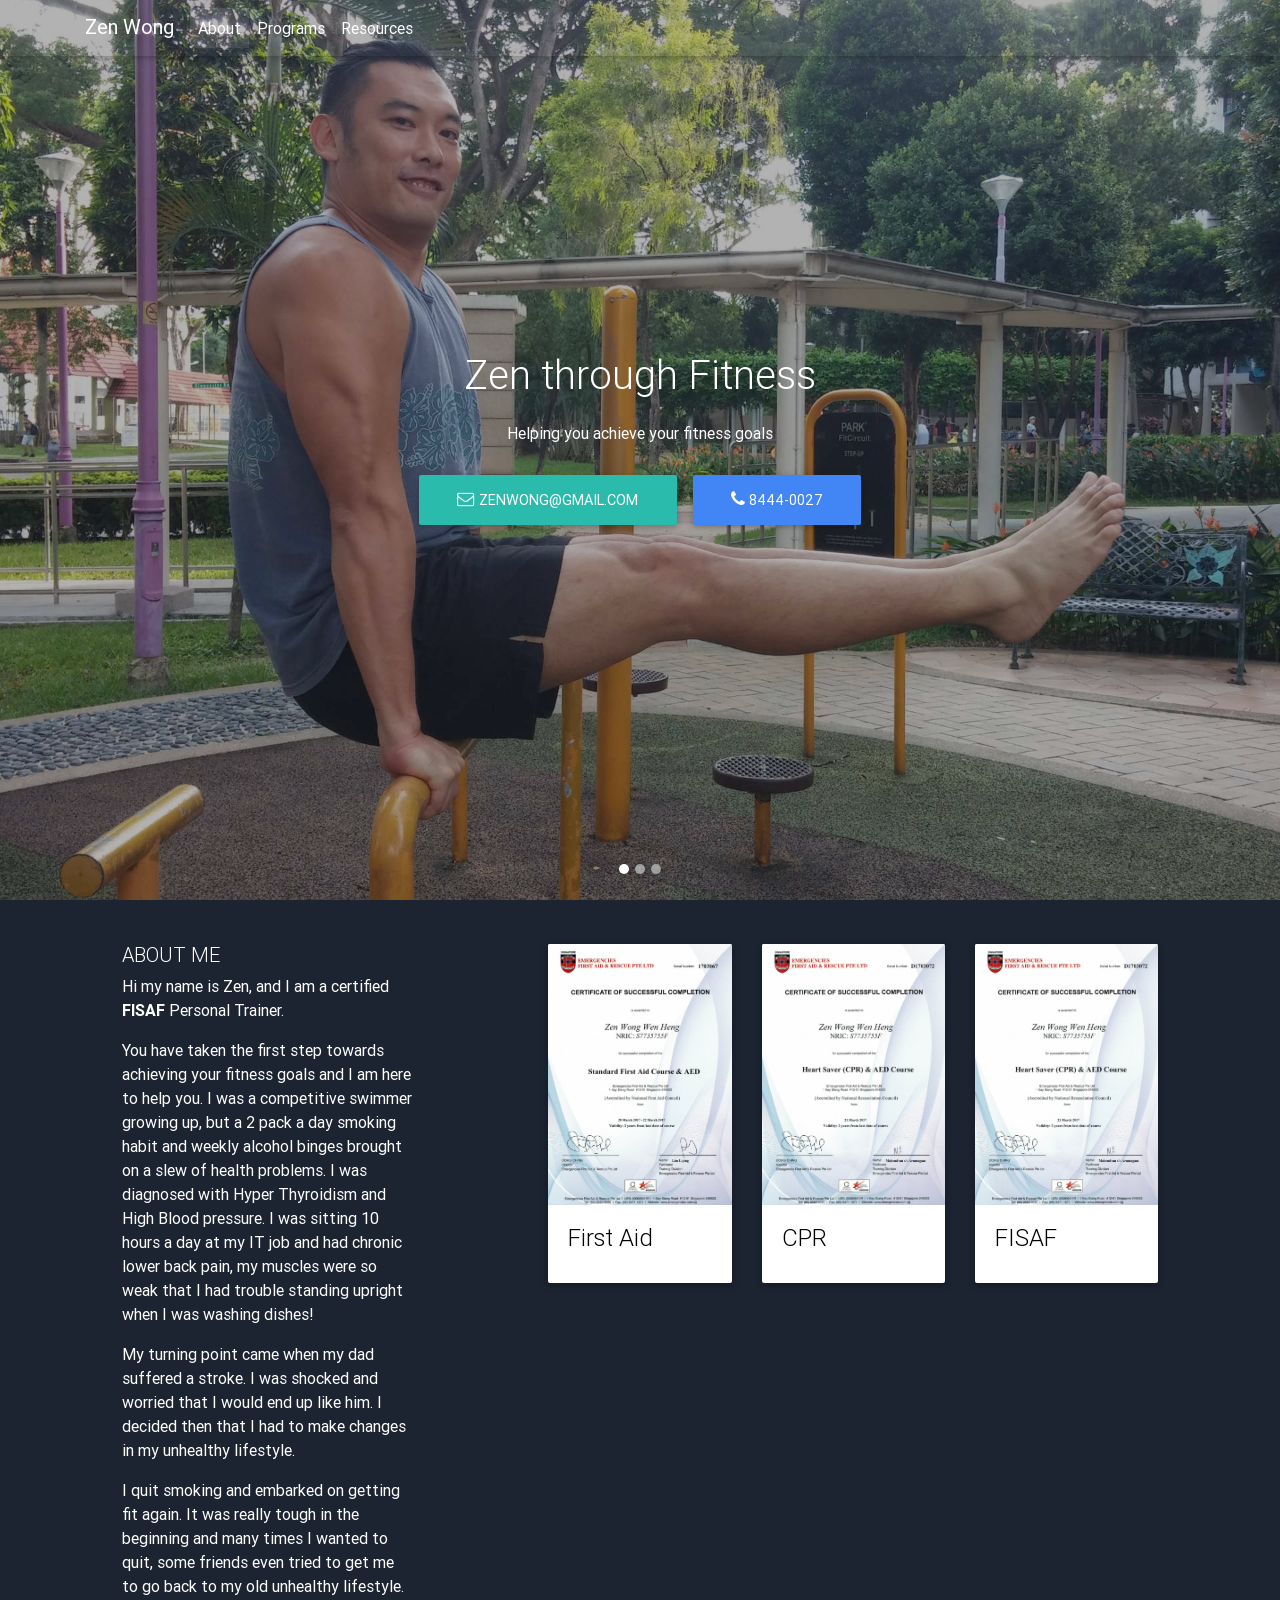
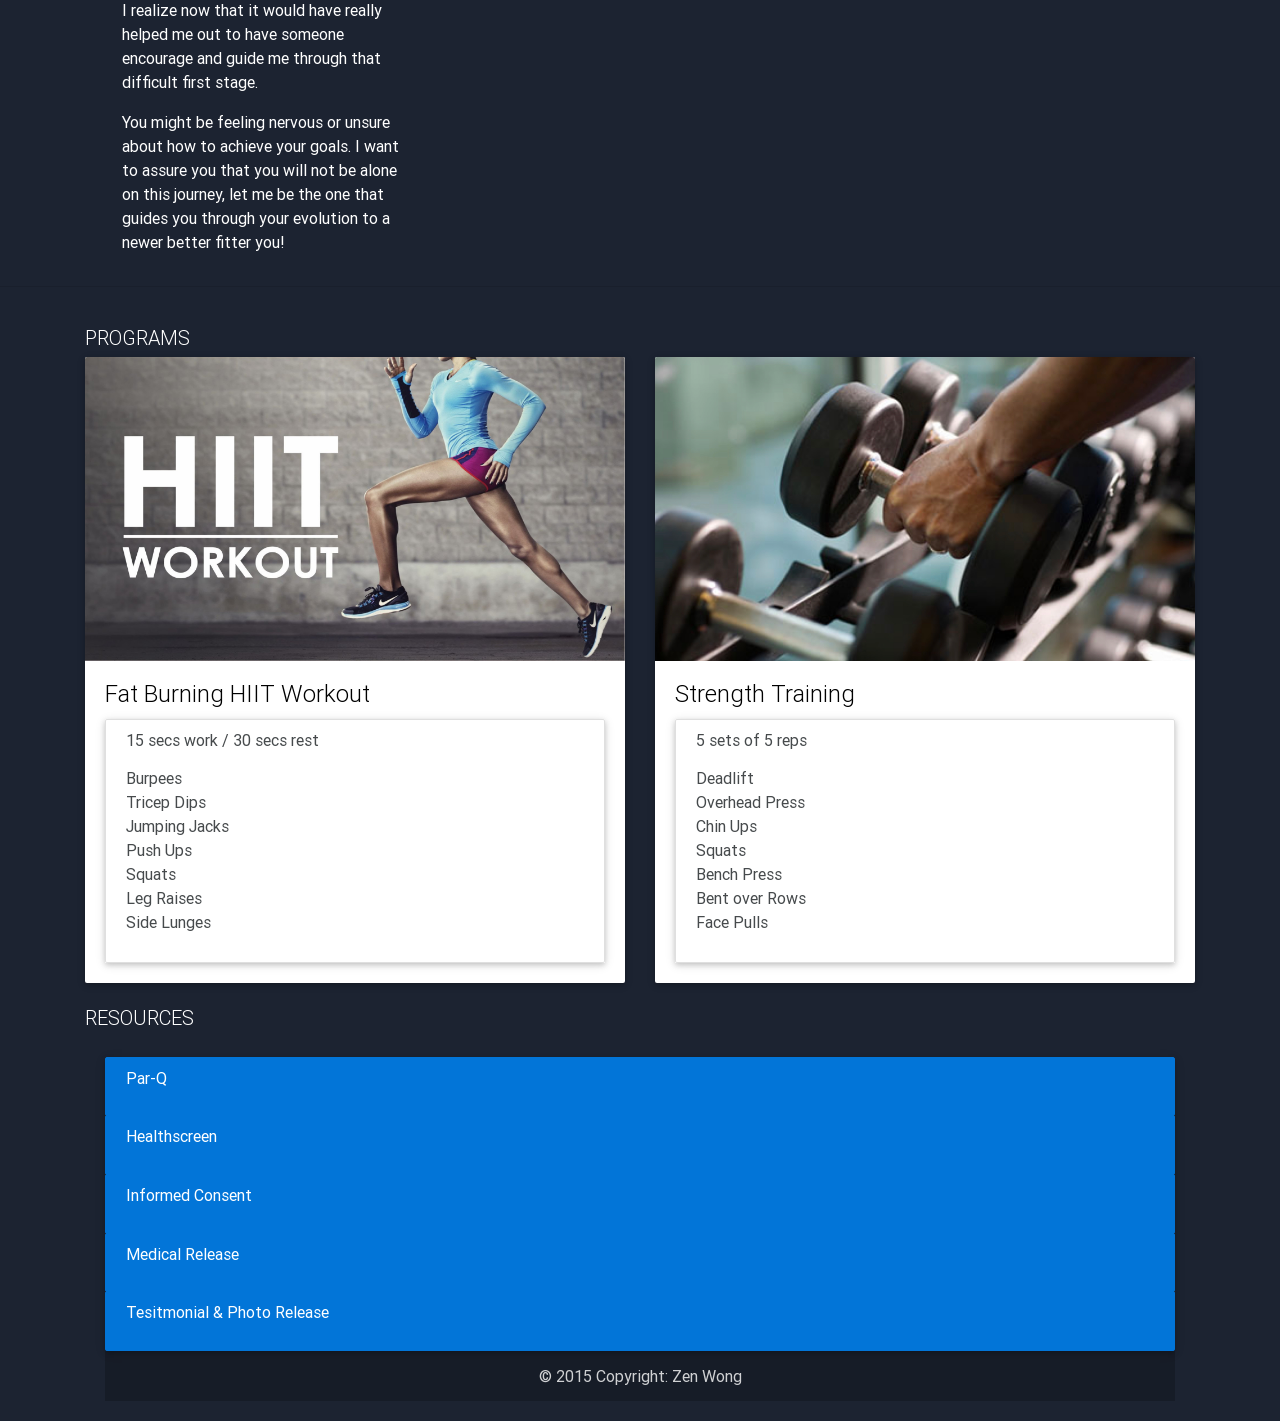
==== mdboot/index.html @ a140deeb "changed about me col" ====
<!DOCTYPE html>
<html lang="en">

<head>

    <meta charset="utf-8">
    <meta name="viewport" content="width=device-width, initial-scale=1, shrink-to-fit=no">
    <meta http-equiv="x-ua-compatible" content="ie=edge">

    <title>Zen's Portfolio</title>

    <link rel="stylesheet" href="https://maxcdn.bootstrapcdn.com/font-awesome/4.6.0/css/font-awesome.min.css">
    <link rel="stylesheet" href="css/bootstrap.min.css">
    <link rel="stylesheet" href="css/mdb.min.css">
    <link rel="stylesheet" href="style.css">


</head>

<body>

    <!--Navbar-->
    <nav class="navbar navbar-toggleable-md navbar-dark fixed-top scrolling-navbar">
        <div class="container">
            <button class="navbar-toggler navbar-toggler-right" type="button" data-toggle="collapse" data-target="#navbarNav1" aria-controls="navbarNav1" aria-expanded="false" aria-label="Toggle navigation">
                <span class="navbar-toggler-icon"></span>
            </button>
            <a class="navbar-brand" href="#">
                <strong>Zen Wong</strong>
            </a>
            <div class="collapse navbar-collapse" id="navbarNav1">
                <ul class="navbar-nav mr-auto">
                    <li class="nav-item active">
		    <a class="nav-link" href="#about"><b>About</b> <span class="sr-only">(current)</span></a>
                    </li>
                    <li class="nav-item">
		    <a class="nav-link" href="#programs"><b>Programs</b></a>
                    </li>
                    <li class="nav-item">
		    <a class="nav-link" href="#resources"><b>Resources</b></a>
                    </li>
                </ul>
            </div>
        </div>
    </nav>
    <!--/.Navbar-->

    <!--Carousel Wrapper-->
    <div id="carousel-example-3" class="carousel slide carousel-fade white-text" data-ride="carousel" data-interval="false">
        <!--Indicators-->
        <ol class="carousel-indicators">
            <li data-target="#carousel-example-3" data-slide-to="0" class="active"></li>
            <li data-target="#carousel-example-3" data-slide-to="1"></li>
            <li data-target="#carousel-example-3" data-slide-to="2"></li>
        </ol>
        <!--/.Indicators-->

        <!--Slides-->
        <div class="carousel-inner" role="listbox">

            <!-- First slide -->
            <div class="carousel-item active view hm-black-light" style="background-image: url('imgs/1.jpg'); background-repeat: no-repeat; background-size: cover;">

                <!-- Caption -->
                <div class="full-bg-img flex-center white-text">
                    <ul class="animated fadeInUp col-md-12">
                        <li>
                            <h1 class="h1-responsive flex-item">Zen through Fitness</h1>
                            <li>
                                <p class="flex-item">Helping you achieve your fitness goals</p>
                            </li>
                            <li>
			    <div class="btn btn-stc btn-default btn-lg">
			      <i class="fa fa-envelope-o"></i>
			      zenwong@gmail.com
			    </div>
                            </li>
                            <li>
			    <div class="btn btn-stc btn-primary btn-lg">
			      <i class="fa fa-phone"></i>
			      8444-0027
			    </div>
                            </li>
                    </ul>
                </div>
                <!-- /.Caption -->

            </div>
            <!-- /.First slide -->

            <!-- Second slide -->
            <div class="carousel-item view hm-black-light" style="background-image: url('http://mdbootstrap.com/img/Photos/Horizontal/Nature/full%20page/img%20(22).jpg'); background-repeat: no-repeat; background-size: cover;">

                <!-- Caption -->
                <div class="full-bg-img flex-center white-text">
                    <ul class="animated fadeInUp col-md-12">
                        <li>
                            <h1 class="h1-responsive">Lots of tutorials at your disposal</h1>
                        </li>
                        <li>
                            <p>And all of them are FREE!</p>
                        </li>
                        <li>
                            <a target="_blank" href="http://mdbootstrap.com/bootstrap-tutorial/" class="btn btn-primary btn-lg" rel="nofollow">Start learning</a>
                        </li>
                    </ul>
                </div>
                <!-- /.Caption -->

            </div>
            <!-- /.Second slide -->

            <!-- Third slide -->
            <div class="carousel-item view hm-black-light" style="background-image: url('http://mdbootstrap.com/img/Photos/Horizontal/Nature/full%20page/img%20(24).jpg'); background-repeat: no-repeat; background-size: cover;">

                <!-- Caption -->
                <div class="full-bg-img flex-center white-text">
                    <ul class="animated fadeInUp col-md-12">
                        <li>
                            <h1 class="h1-responsive">Visit our support forum</h1></li>
                        <li>
                            <p>Our community can help you with any question</p>
                        </li>
                        <li>
                            <a target="_blank" href="http://mdbootstrap.com/forums/forum/support/" class="btn btn-default btn-lg" rel="nofollow">Support forum</a>
                        </li>
                    </ul>
                </div>
                <!-- /.Caption -->

            </div>
            <!-- /.Third slide -->

        </div>
        <!--/.Slides-->

        <!--Controls-->
        <a class="carousel-control-prev" href="#carousel-example-3" role="button" data-slide="prev">
            <span class="carousel-control-prev-icon" aria-hidden="true"></span>
            <span class="sr-only">Previous</span>
        </a>
        <a class="carousel-control-next" href="#carousel-example-3" role="button" data-slide="next">
            <span class="carousel-control-next-icon" aria-hidden="true"></span>
            <span class="sr-only">Next</span>
        </a>
        <!--/.Controls-->
    </div>
    <!--/.Carousel Wrapper-->

    <!--/.Main layout-->

    <!--Footer-->
    <footer class="page-footer center-on-small-only">
	      <a class="anchor" name="about"></a>

        <!--Footer Links-->
        <div class="container-fluid">
            <div class="row">
                <!--First column-->
                <div class="col-lg-3 offset-lg-1">
                    <h5 class="title">About Me</h5>
		    <p>Hi my name is Zen, and I am a certified <b>FISAF</b> Personal Trainer.</p>
		    <p>You have taken the first step towards achieving your fitness goals and I am here to help you.  I was a competitive swimmer growing up, but a 2 pack a day smoking habit and weekly alcohol binges brought on a slew of health problems. I was diagnosed with Hyper Thyroidism and High Blood pressure. I was sitting 10 hours a day at my IT job and had chronic lower back pain, my muscles were so weak that I had trouble standing upright when I was washing dishes!</p>
		    <p>My turning point came when my dad suffered a stroke. I was shocked and worried that I would end up like him. I decided then that I had to make changes in my unhealthy lifestyle.</p>
		    <p>I quit smoking and embarked on getting fit again. It was really tough in the beginning and many times I wanted to quit, some friends even tried to get me to go back to my old unhealthy lifestyle. I realize now that it would have really helped me out to have someone encourage and guide me through that difficult first stage.</p>
		    <p>You might be feeling nervous or unsure about how to achieve your goals. I want to assure you that you will not be alone on this journey, let me be the one that guides you through your evolution to a newer better fitter you!</p>

                </div>
                <!--/.First column-->

                <hr class="hidden-md-up">

                <!--Second column-->
                <div class="col-lg-2 col-md-4 offset-lg-1">
		  <div class="card">
		    <img class="img-fluid" src="imgs/firstaid.jpg" alt="Card image cap">
		    <div class="card-block">
		      <h4 class="card-title">First Aid</h4>
		    </div>
		  </div>
                </div>
                <!--/.Second column-->

                <hr class="hidden-md-up">

                <!--Third column-->
                <div class="col-lg-2 col-md-4">
		  <div class="card">
		    <img class="img-fluid" src="imgs/cpr.jpg" alt="Card image cap">
		    <div class="card-block">
		      <h4 class="card-title">CPR</h4>
		    </div>
		  </div>
                </div>
                <!--/.Third column-->

                <hr class="hidden-md-up">

                <!--Fourth column-->
                <div class="col-lg-2 col-md-4">
		  <div class="card">
		    <img class="img-fluid" src="imgs/cpr.jpg" alt="Card image cap">
		    <div class="card-block">
		      <h4 class="card-title">FISAF</h4>
		    </div>
		  </div>
                </div>
                <!--/.Fourth column-->

            </div>

        </div>
        <!--/.Footer Links-->

        <hr>

	      <a class="anchor" name="programs"></a>
						<div class="container">
							<h5 class="title">Programs</h5>
        <div class="row">
            <!--First columnn-->
            <div class="col-lg-6">
                <!--Card-->
                <div class="card wow fadeIn" data-wow-delay="0.2s" style="visibility: visible; animation-delay: 0.2s; animation-name: fadeIn;">

                    <!--Card image-->
                    <div class="view overlay hm-white-slight">
                        <img src="imgs/hiit.jpg" class="img-fluid" alt="">
                        <a href="#">
                            <div class="mask"></div>
                        </a>
                    </div>
                    <!--/.Card image-->

                    <!--Card content-->
                    <div class="card-block">
                        <!--Title-->
                        <h4 class="card-title">Fat Burning HIIT Workout</h4>
												<div class="list-group">
													<div class="list-group-item list-group-item-action flex-column align-items-start">
														<div class="d-flex w-100 justify-content-between">
															<h5 class="mb-1">15 secs work / 30 secs rest</h5>
														</div>
														<ul>
															<li>Burpees</li>
															<li>Tricep Dips</li>
															<li>Jumping Jacks</li>
															<li>Push Ups<li>
															<li>Squats</li>
															<li>Leg Raises</li>
															<li>Side Lunges</li>
														<ul>
													</div>
												</div>
                    </div>
                    <!--/.Card content-->

                </div>
                <!--/.Card-->
            </div>
            <!--First columnn-->

            <!--Second columnn-->
            <div class="col-lg-6">
                <!--Card-->
                <div class="card wow fadeIn" data-wow-delay="0.4s" style="visibility: visible; animation-delay: 0.4s; animation-name: fadeIn;">

                    <!--Card image-->
                    <div class="view overlay hm-white-slight">
                        <img src="imgs/strength-training.jpg" class="img-fluid" alt="">
                        <a href="#">
                            <div class="mask"></div>
                        </a>
                    </div>
                    <!--/.Card image-->

                    <!--Card content-->
                    <div class="card-block">
                        <!--Title-->
                        <h4 class="card-title">Strength Training</h4>
												<div class="list-group">
													<div class="list-group-item list-group-item-action flex-column align-items-start">
														<div class="d-flex w-100 justify-content-between">
															<h5 class="mb-1">5 sets of 5 reps</h5>
														</div>
														<ul>
															<li>Deadlift</li>
															<li>Overhead Press</li>
															<li>Chin Ups</li>
															<li>Squats<li>
															<li>Bench Press</li>
															<li>Bent over Rows</li>
															<li>Face Pulls</li>
														<ul>
													</div>
												</div>
                    </div>
                    <!--/.Card content-->

                </div>
                <!--/.Card-->
            </div>
            <!--Second columnn-->

        </div>
    </div>

		<div class="container">
	      <a class="anchor" name="resources"></a>
				<h5 class="title">Resources</h5>
				<div class="card-block">
					<div class="list-group">
						<a href="resources/par-q.pdf" class="list-group-item list-group-item-action flex-column align-items-start active">
							<div class="d-flex w-100 justify-content-between">
								<h5 class="mb-1">Par-Q</h5>
							</div>
						</a>
						<a href="resources/healthscreen.pdf" class="list-group-item list-group-item-action flex-column align-items-start active">
							<div class="d-flex w-100 justify-content-between">
								<h5 class="mb-1">Healthscreen</h5>
							</div>
						</a>
						<a href="resources/informed-consent.pdf" class="list-group-item list-group-item-action flex-column align-items-start active">
							<div class="d-flex w-100 justify-content-between">
								<h5 class="mb-1">Informed Consent</h5>
							</div>
						</a>
						<a href="resources/medical-release.pdf" class="list-group-item list-group-item-action flex-column align-items-start active">
							<div class="d-flex w-100 justify-content-between">
								<h5 class="mb-1">Medical Release</h5>
							</div>
						</a>
						<a href="resources/testimonial-photo-release.pdf" class="list-group-item list-group-item-action flex-column align-items-start active">
							<div class="d-flex w-100 justify-content-between">
								<h5 class="mb-1">Tesitmonial & Photo Release</h5>
							</div>
						</a>
		</div>

        <!--Copyright-->
        <div class="footer-copyright">
            <div class="container-fluid">
                © 2015 Copyright: Zen Wong </a>

            </div>
        </div>
        <!--/.Copyright-->

    </footer>
    <!--/.Footer-->


    <!-- SCRIPTS -->

    <!-- JQuery -->
    <script type="text/javascript" src="js/jquery-2.2.3.min.js"></script>

    <!-- Bootstrap tooltips -->
    <script type="text/javascript" src="js/tether.min.js"></script>

    <!-- Bootstrap core JavaScript -->
    <script type="text/javascript" src="js/bootstrap.min.js"></script>

    <!-- MDB core JavaScript -->
    <script type="text/javascript" src="js/mdb.min.js"></script>

    <script>
    new WOW().init();
    </script>

</body>

</html>
---- mdboot/style.css ----
html,
body,
.view {
  height: 100%;
}
/* Navigation*/

.navbar {
  background-color: transparent;
}

.scrolling-navbar {
  -webkit-transition: background .5s ease-in-out, padding .5s ease-in-out;
  -moz-transition: background .5s ease-in-out, padding .5s ease-in-out;
  transition: background .5s ease-in-out, padding .5s ease-in-out;
}

.top-nav-collapse {
  background-color: #1C2331;
}

footer.page-footer {
  background-color: #1C2331;
  margin-top: 0;
}

@media only screen and (max-width: 768px) {
  .navbar {
    background-color: #1C2331;
  }
}
/* Carousel*/

.carousel,
.carousel-item,
.active {
  height: 100%;
}

.carousel-inner {
  height: 100%;
}
/*Caption*/

.flex-center {
  color: #fff;
}

@media (min-width: 776px) {
  .carousel .view ul li {
    display: inline;
  }
  .carousel .view .full-bg-img ul li .flex-item {
    margin-bottom: 1.5rem;
  }
}

.card-title {
  color: black;
}

.card-text {
	color: black;
}

a.anchor {
  padding: 60px;
  margin-top: -60px;
}
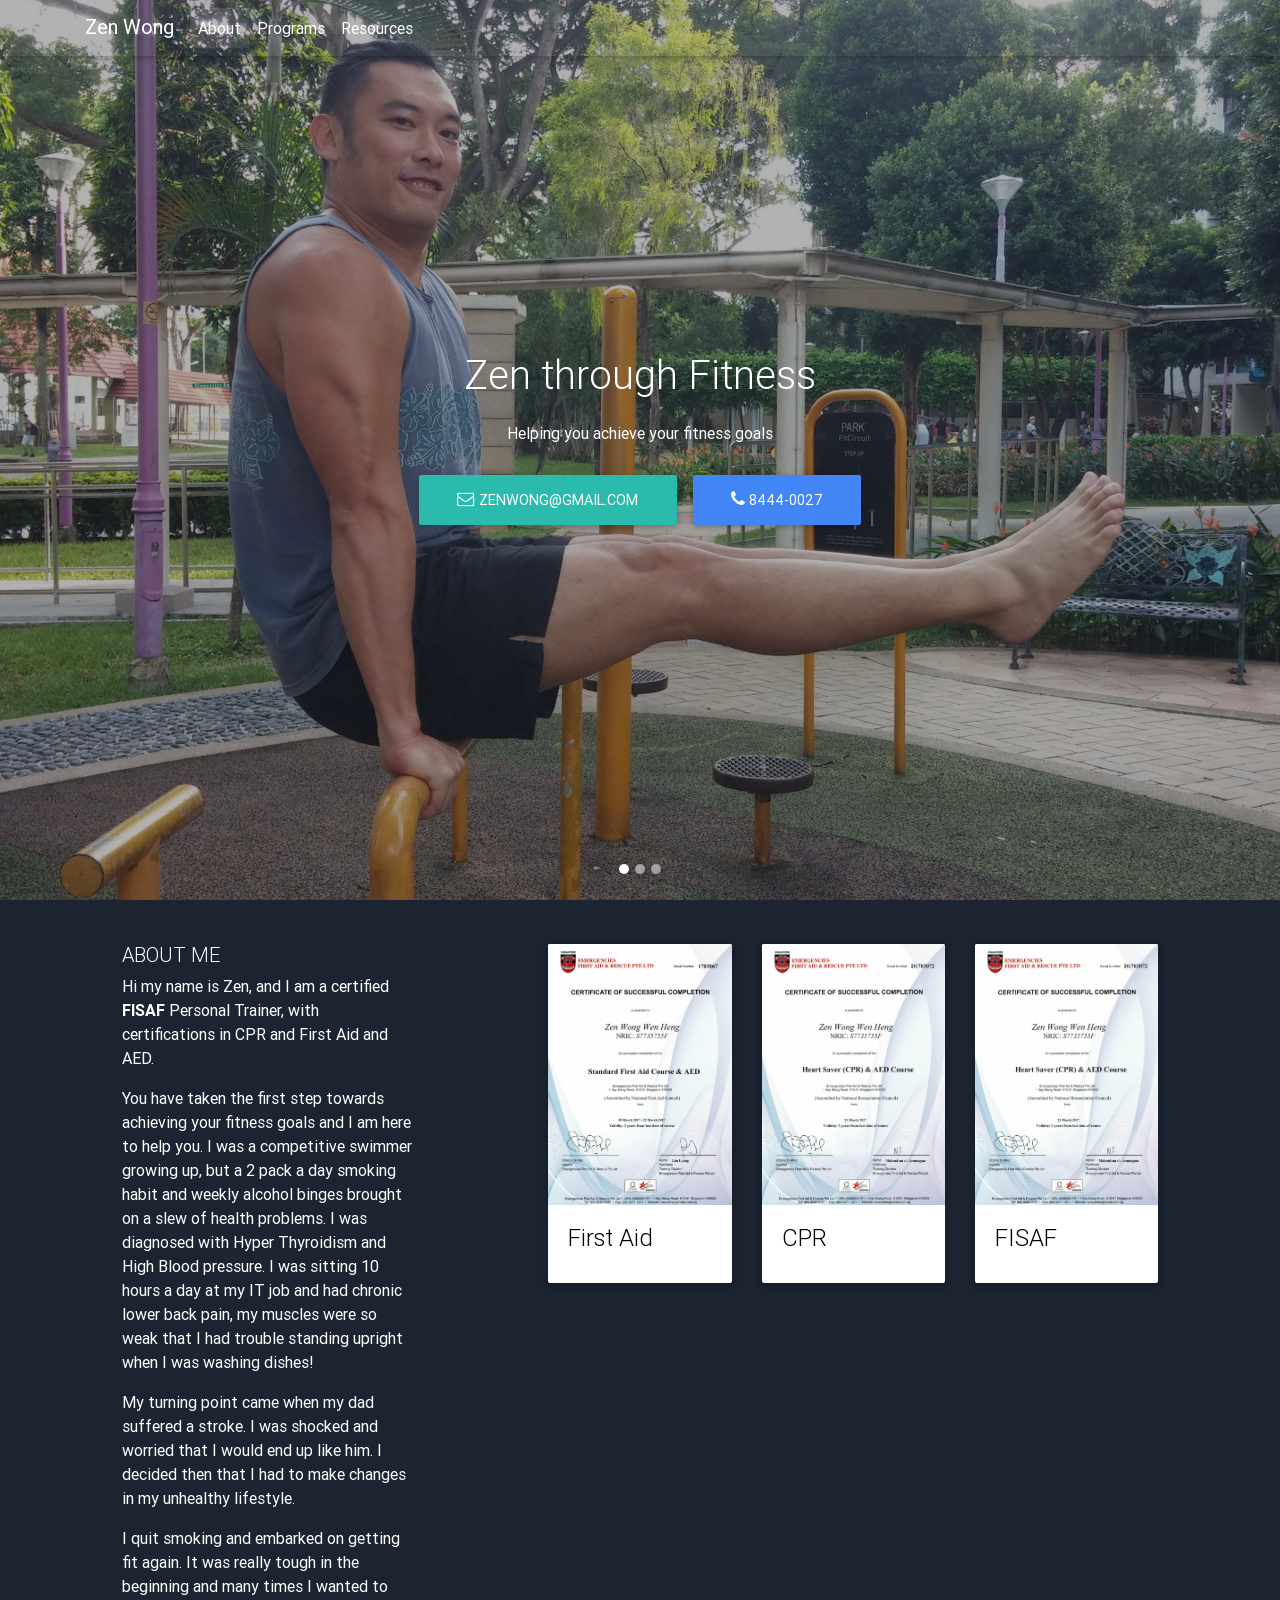
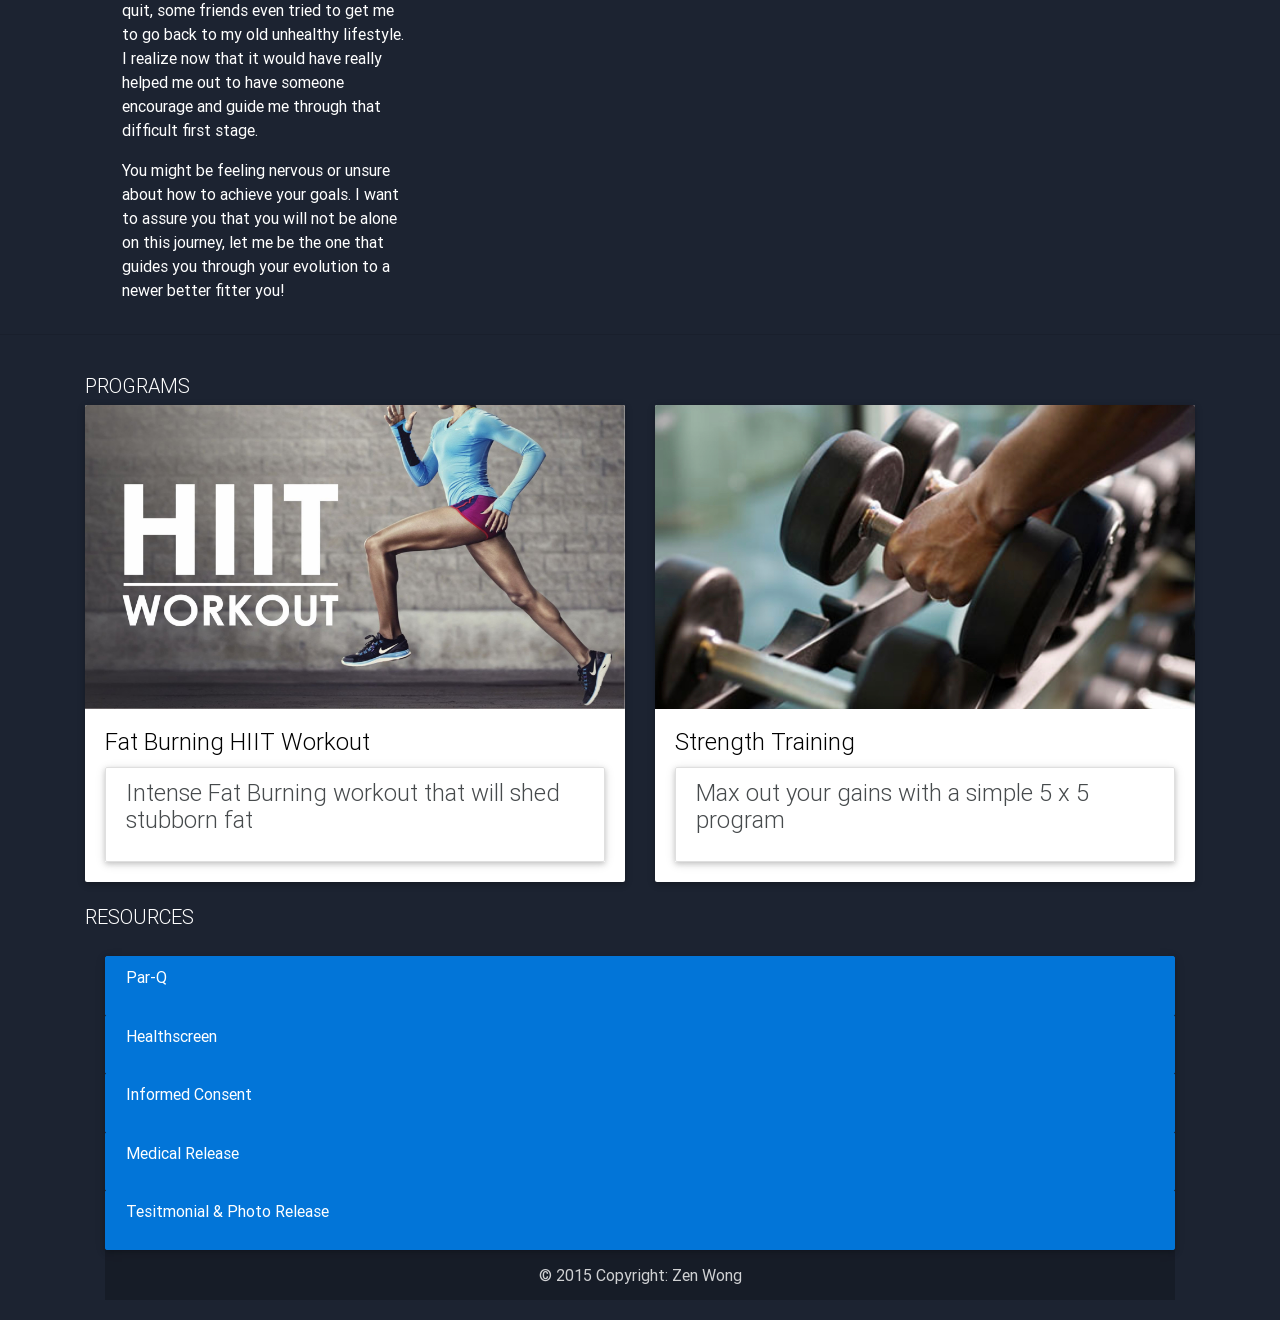
==== commit 49ffe83f: "changed program description" ====
--- a/mdboot/index.html
+++ b/mdboot/index.html
@@ -159,7 +159,7 @@
                 <!--First column-->
                 <div class="col-lg-3 offset-lg-1">
                     <h5 class="title">About Me</h5>
-		    <p>Hi my name is Zen, and I am a certified <b>FISAF</b> Personal Trainer.</p>
+		    <p>Hi my name is Zen, and I am a certified <b>FISAF</b> Personal Trainer, with certifications in <a href="imgs/cpr.jpg">CPR</a> and <a href="imgs/firstaid.jpg">First Aid and AED</a>.</p>
 		    <p>You have taken the first step towards achieving your fitness goals and I am here to help you.  I was a competitive swimmer growing up, but a 2 pack a day smoking habit and weekly alcohol binges brought on a slew of health problems. I was diagnosed with Hyper Thyroidism and High Blood pressure. I was sitting 10 hours a day at my IT job and had chronic lower back pain, my muscles were so weak that I had trouble standing upright when I was washing dishes!</p>
 		    <p>My turning point came when my dad suffered a stroke. I was shocked and worried that I would end up like him. I decided then that I had to make changes in my unhealthy lifestyle.</p>
 		    <p>I quit smoking and embarked on getting fit again. It was really tough in the beginning and many times I wanted to quit, some friends even tried to get me to go back to my old unhealthy lifestyle. I realize now that it would have really helped me out to have someone encourage and guide me through that difficult first stage.</p>
@@ -239,17 +239,8 @@
 												<div class="list-group">
 													<div class="list-group-item list-group-item-action flex-column align-items-start">
 														<div class="d-flex w-100 justify-content-between">
-															<h5 class="mb-1">15 secs work / 30 secs rest</h5>
+															<h4 class="mb-1">Intense Fat Burning workout that will shed stubborn fat</h4>
 														</div>
-														<ul>
-															<li>Burpees</li>
-															<li>Tricep Dips</li>
-															<li>Jumping Jacks</li>
-															<li>Push Ups<li>
-															<li>Squats</li>
-															<li>Leg Raises</li>
-															<li>Side Lunges</li>
-														<ul>
 													</div>
 												</div>
                     </div>
@@ -281,17 +272,8 @@
 												<div class="list-group">
 													<div class="list-group-item list-group-item-action flex-column align-items-start">
 														<div class="d-flex w-100 justify-content-between">
-															<h5 class="mb-1">5 sets of 5 reps</h5>
+															<h4 class="mb-1">Max out your gains with a simple 5 x 5 program</h4>
 														</div>
-														<ul>
-															<li>Deadlift</li>
-															<li>Overhead Press</li>
-															<li>Chin Ups</li>
-															<li>Squats<li>
-															<li>Bench Press</li>
-															<li>Bent over Rows</li>
-															<li>Face Pulls</li>
-														<ul>
 													</div>
 												</div>
                     </div>
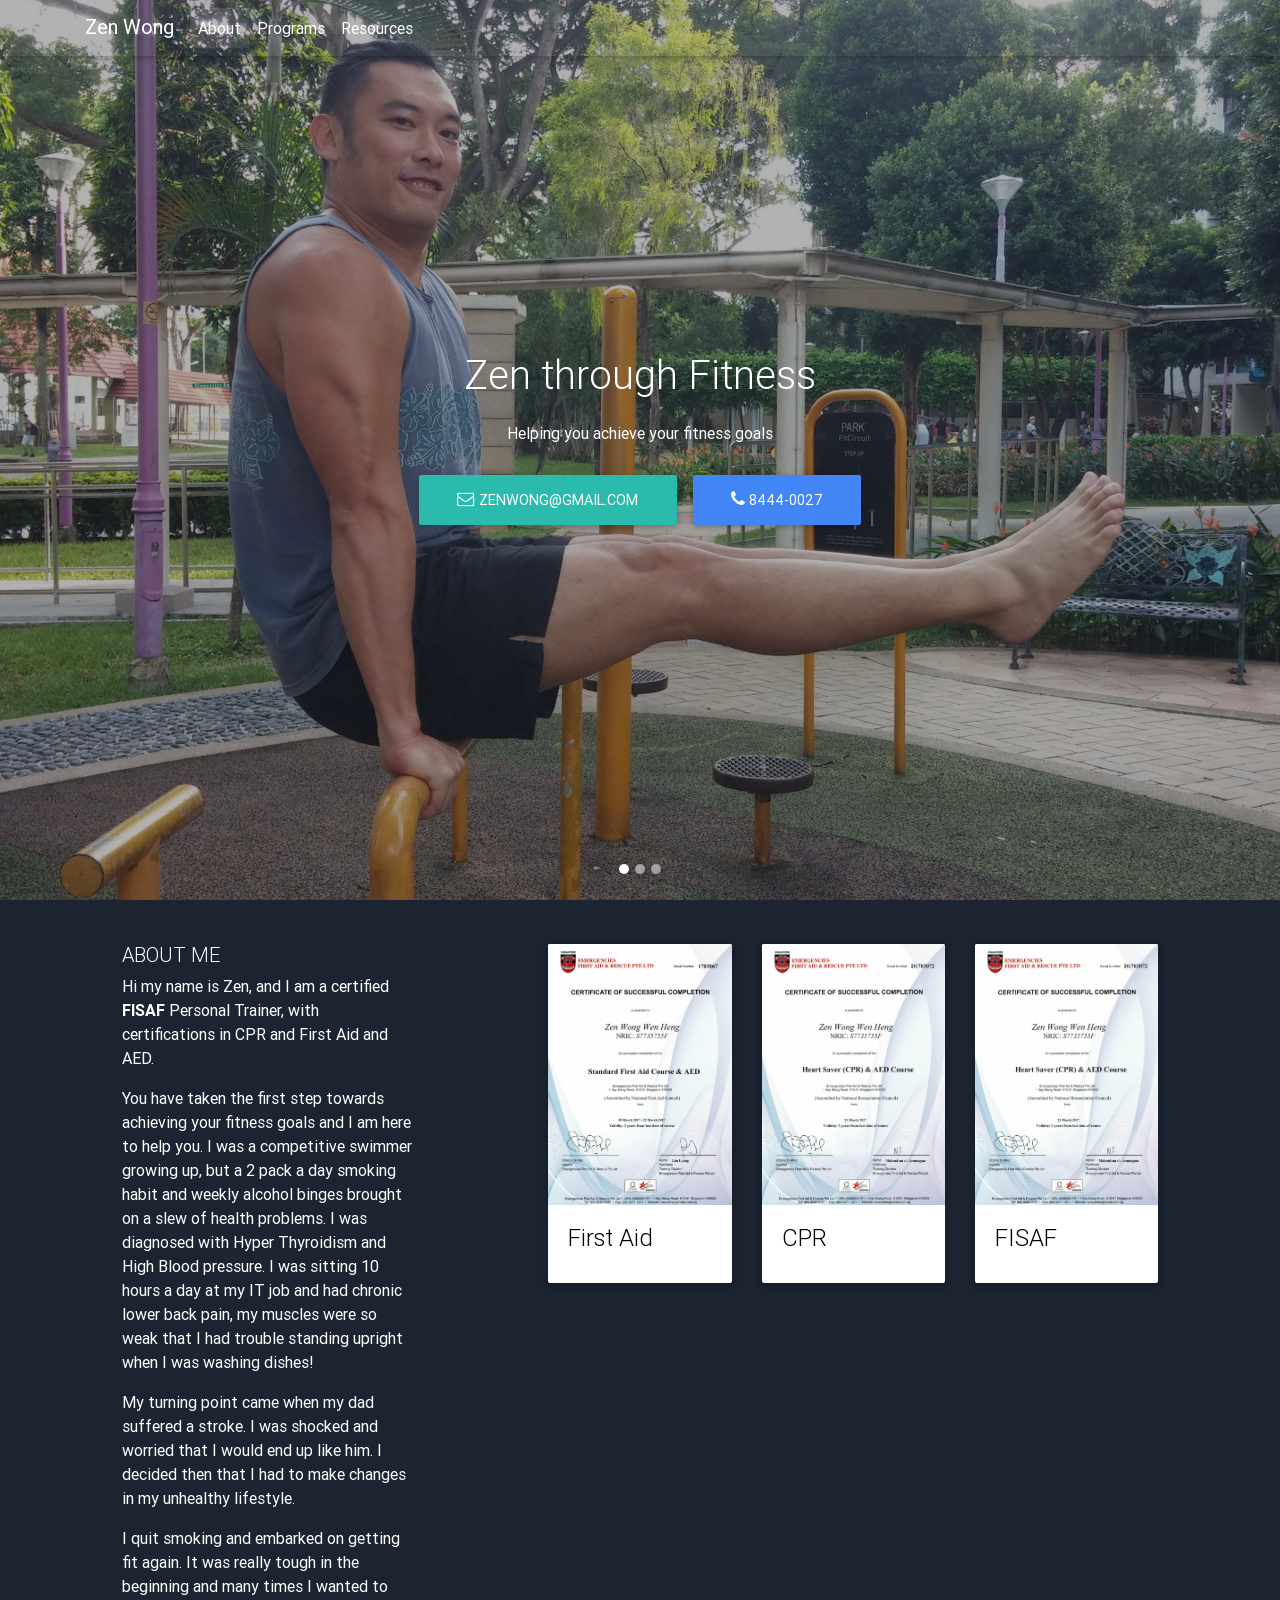
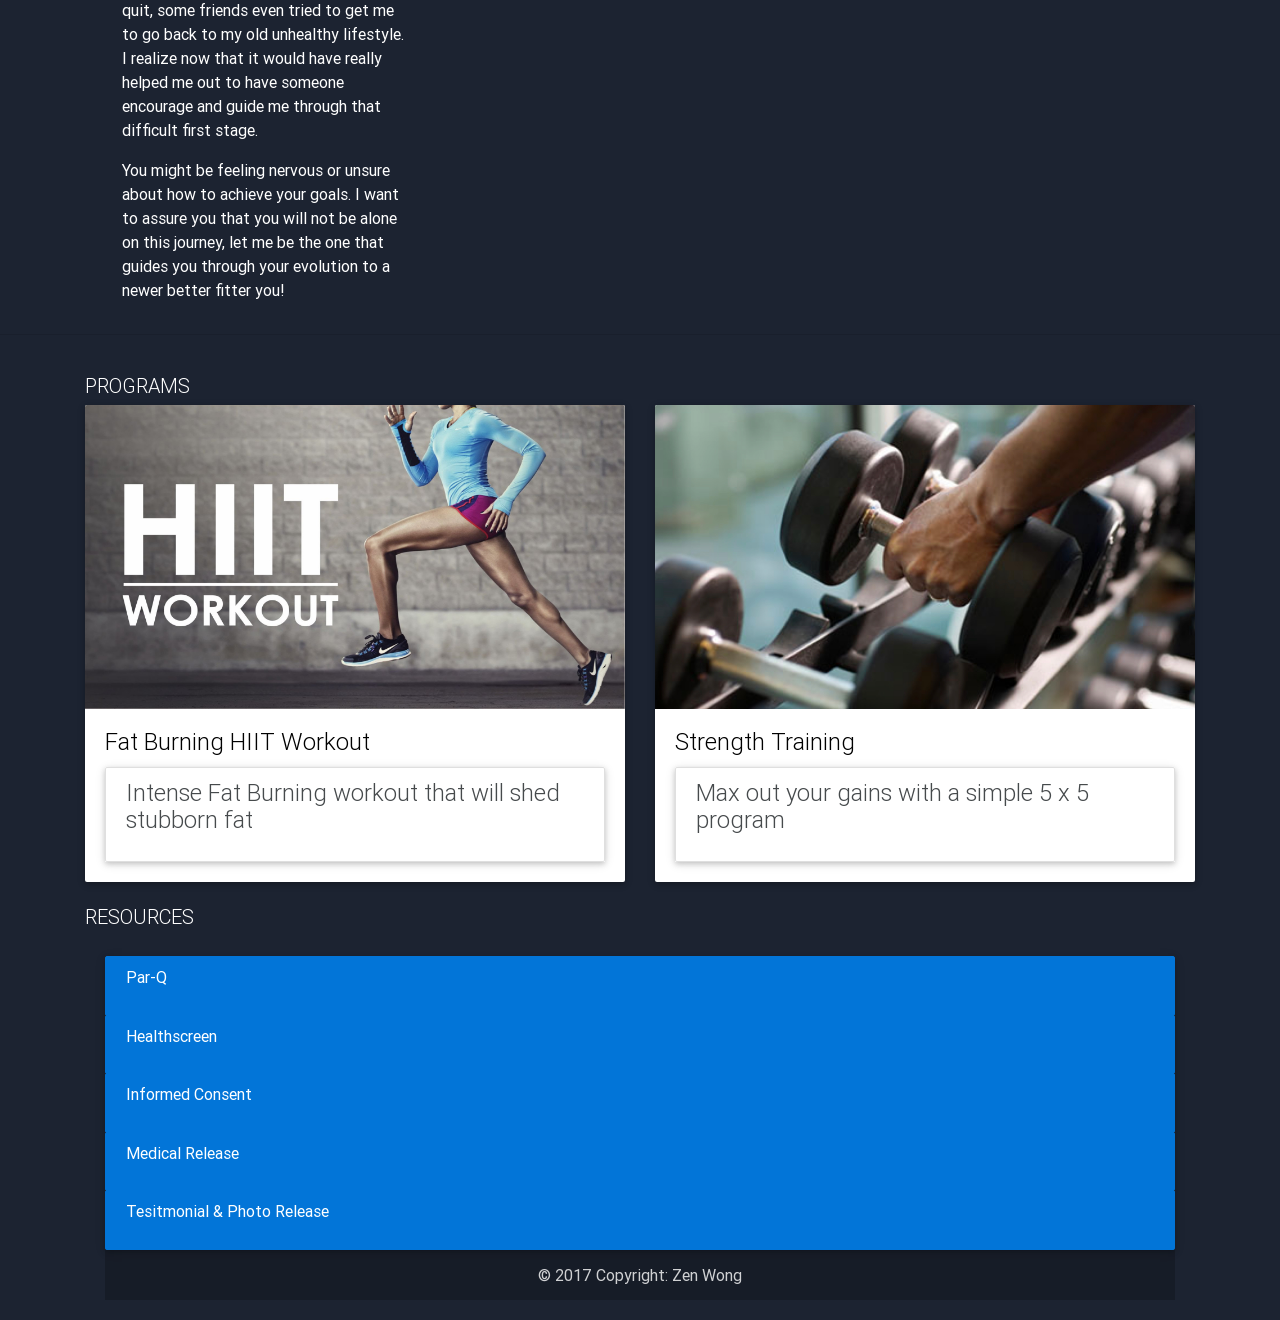
==== commit d4ec32cf: "changed copyright" ====
--- a/mdboot/index.html
+++ b/mdboot/index.html
@@ -171,7 +171,7 @@
                 <hr class="hidden-md-up">
 
                 <!--Second column-->
-                <div class="col-lg-2 col-md-4 offset-lg-1">
+                <div class="col-lg-2 col-md-4 offset-lg-1 hidden-md-down">
 		  <div class="card">
 		    <img class="img-fluid" src="imgs/firstaid.jpg" alt="Card image cap">
 		    <div class="card-block">
@@ -184,7 +184,7 @@
                 <hr class="hidden-md-up">
 
                 <!--Third column-->
-                <div class="col-lg-2 col-md-4">
+                <div class="col-lg-2 col-md-4 hidden-md-down">
 		  <div class="card">
 		    <img class="img-fluid" src="imgs/cpr.jpg" alt="Card image cap">
 		    <div class="card-block">
@@ -197,7 +197,7 @@
                 <hr class="hidden-md-up">
 
                 <!--Fourth column-->
-                <div class="col-lg-2 col-md-4">
+                <div class="col-lg-2 col-md-4i hidden-md-down">
 		  <div class="card">
 		    <img class="img-fluid" src="imgs/cpr.jpg" alt="Card image cap">
 		    <div class="card-block">
@@ -322,7 +322,7 @@
         <!--Copyright-->
         <div class="footer-copyright">
             <div class="container-fluid">
-                © 2015 Copyright: Zen Wong </a>
+                © 2017 Copyright: Zen Wong </a>
 
             </div>
         </div>
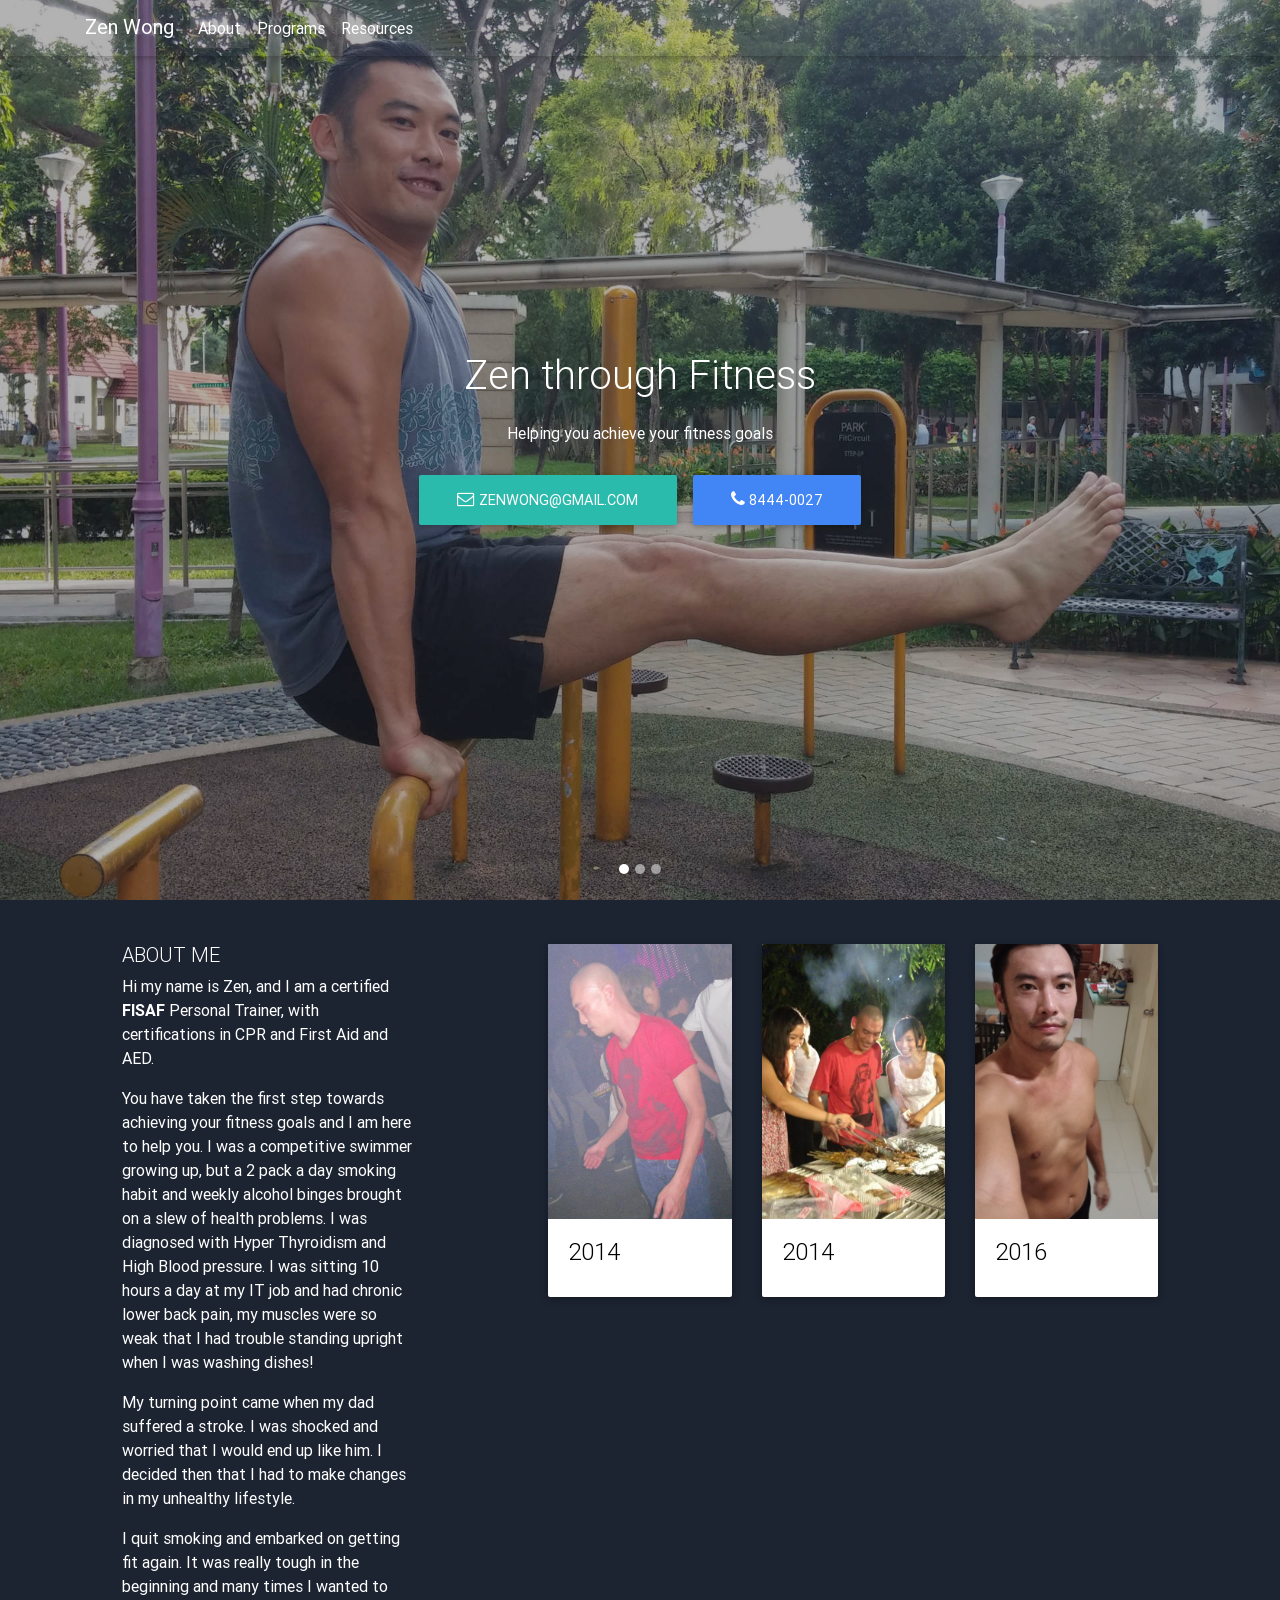
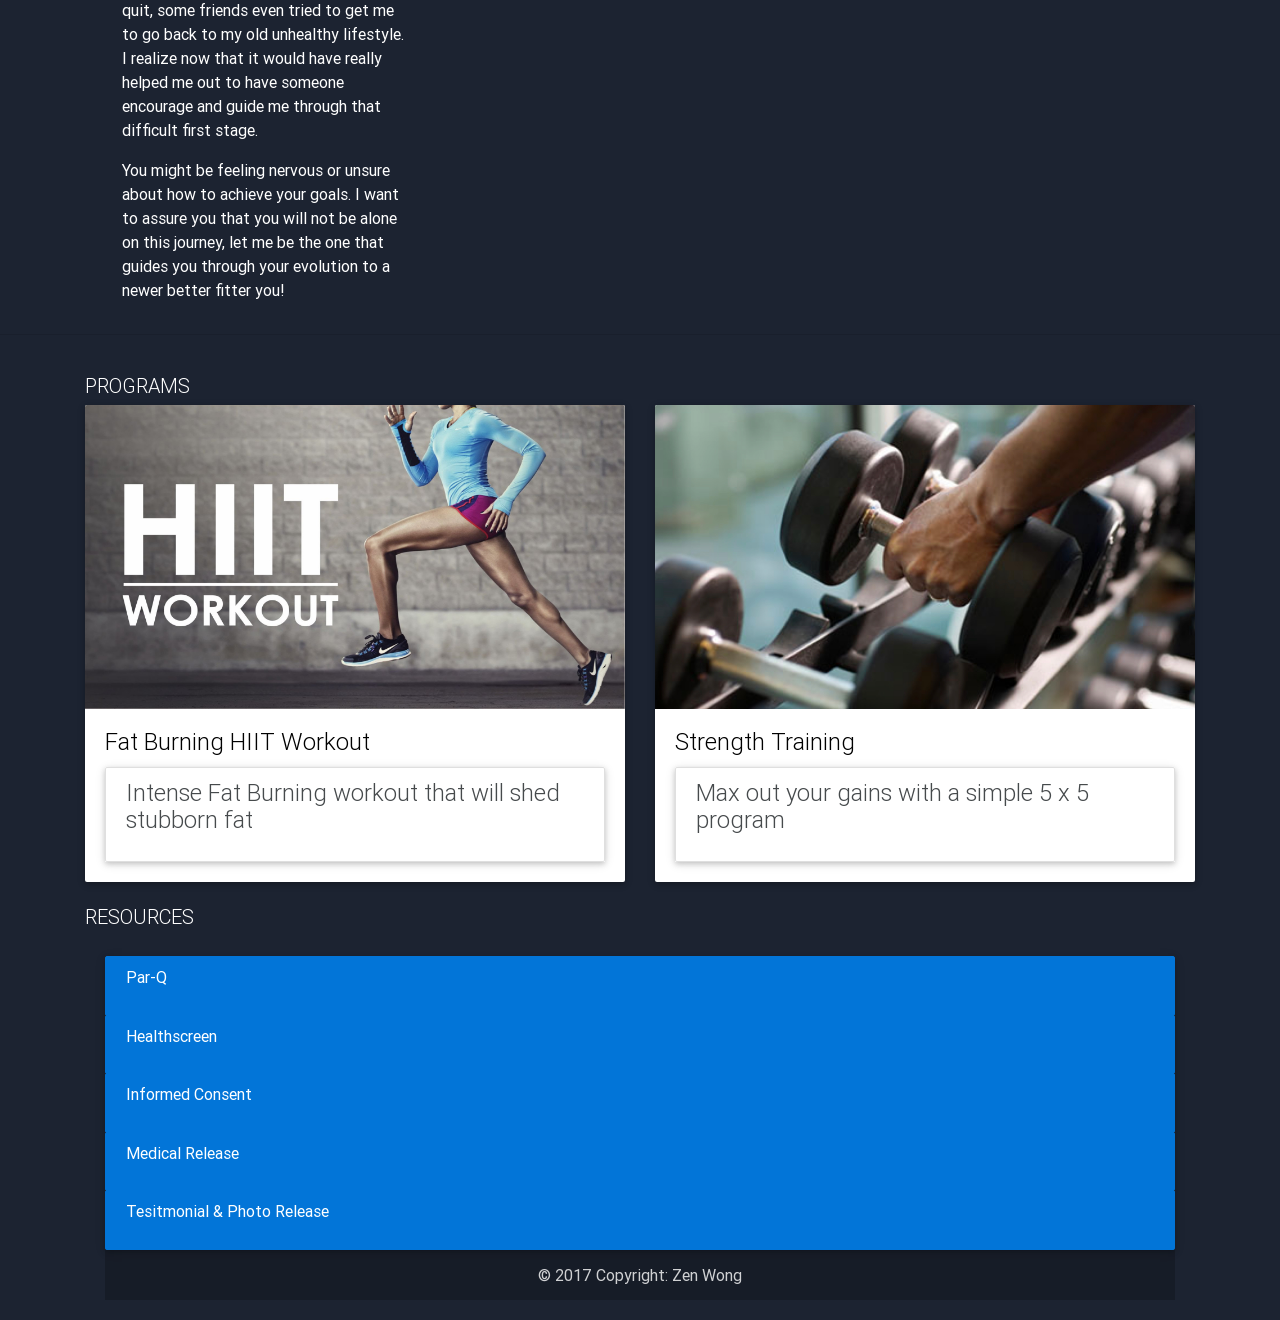
==== commit 25a02384: "changed pics" ====
--- a/mdboot/index.html
+++ b/mdboot/index.html
@@ -159,7 +159,7 @@
                 <!--First column-->
                 <div class="col-lg-3 offset-lg-1">
                     <h5 class="title">About Me</h5>
-		    <p>Hi my name is Zen, and I am a certified <b>FISAF</b> Personal Trainer, with certifications in <a href="imgs/cpr.jpg">CPR</a> and <a href="imgs/firstaid.jpg">First Aid and AED</a>.</p>
+		    <p>Hi my name is Zen, and I am a certified <a href="imgs/cpr.jpg"><b>FISAF</b></a> Personal Trainer, with certifications in <a href="imgs/cpr.jpg">CPR</a> and <a href="imgs/firstaid.jpg">First Aid and AED</a>.</p>
 		    <p>You have taken the first step towards achieving your fitness goals and I am here to help you.  I was a competitive swimmer growing up, but a 2 pack a day smoking habit and weekly alcohol binges brought on a slew of health problems. I was diagnosed with Hyper Thyroidism and High Blood pressure. I was sitting 10 hours a day at my IT job and had chronic lower back pain, my muscles were so weak that I had trouble standing upright when I was washing dishes!</p>
 		    <p>My turning point came when my dad suffered a stroke. I was shocked and worried that I would end up like him. I decided then that I had to make changes in my unhealthy lifestyle.</p>
 		    <p>I quit smoking and embarked on getting fit again. It was really tough in the beginning and many times I wanted to quit, some friends even tried to get me to go back to my old unhealthy lifestyle. I realize now that it would have really helped me out to have someone encourage and guide me through that difficult first stage.</p>
@@ -173,9 +173,9 @@
                 <!--Second column-->
                 <div class="col-lg-2 col-md-4 offset-lg-1 hidden-md-down">
 		  <div class="card">
-		    <img class="img-fluid" src="imgs/firstaid.jpg" alt="Card image cap">
+		    <img class="img-fluid" src="imgs/before01.jpg" alt="Card image cap">
 		    <div class="card-block">
-		      <h4 class="card-title">First Aid</h4>
+		      <h4 class="card-title">2014</h4>
 		    </div>
 		  </div>
                 </div>
@@ -186,9 +186,9 @@
                 <!--Third column-->
                 <div class="col-lg-2 col-md-4 hidden-md-down">
 		  <div class="card">
-		    <img class="img-fluid" src="imgs/cpr.jpg" alt="Card image cap">
+		    <img class="img-fluid" src="imgs/before02.jpg" alt="Card image cap">
 		    <div class="card-block">
-		      <h4 class="card-title">CPR</h4>
+		      <h4 class="card-title">2014</h4>
 		    </div>
 		  </div>
                 </div>
@@ -199,9 +199,9 @@
                 <!--Fourth column-->
                 <div class="col-lg-2 col-md-4i hidden-md-down">
 		  <div class="card">
-		    <img class="img-fluid" src="imgs/cpr.jpg" alt="Card image cap">
+		    <img class="img-fluid" src="imgs/after02.jpg" alt="Card image cap">
 		    <div class="card-block">
-		      <h4 class="card-title">FISAF</h4>
+		      <h4 class="card-title">2016</h4>
 		    </div>
 		  </div>
                 </div>
